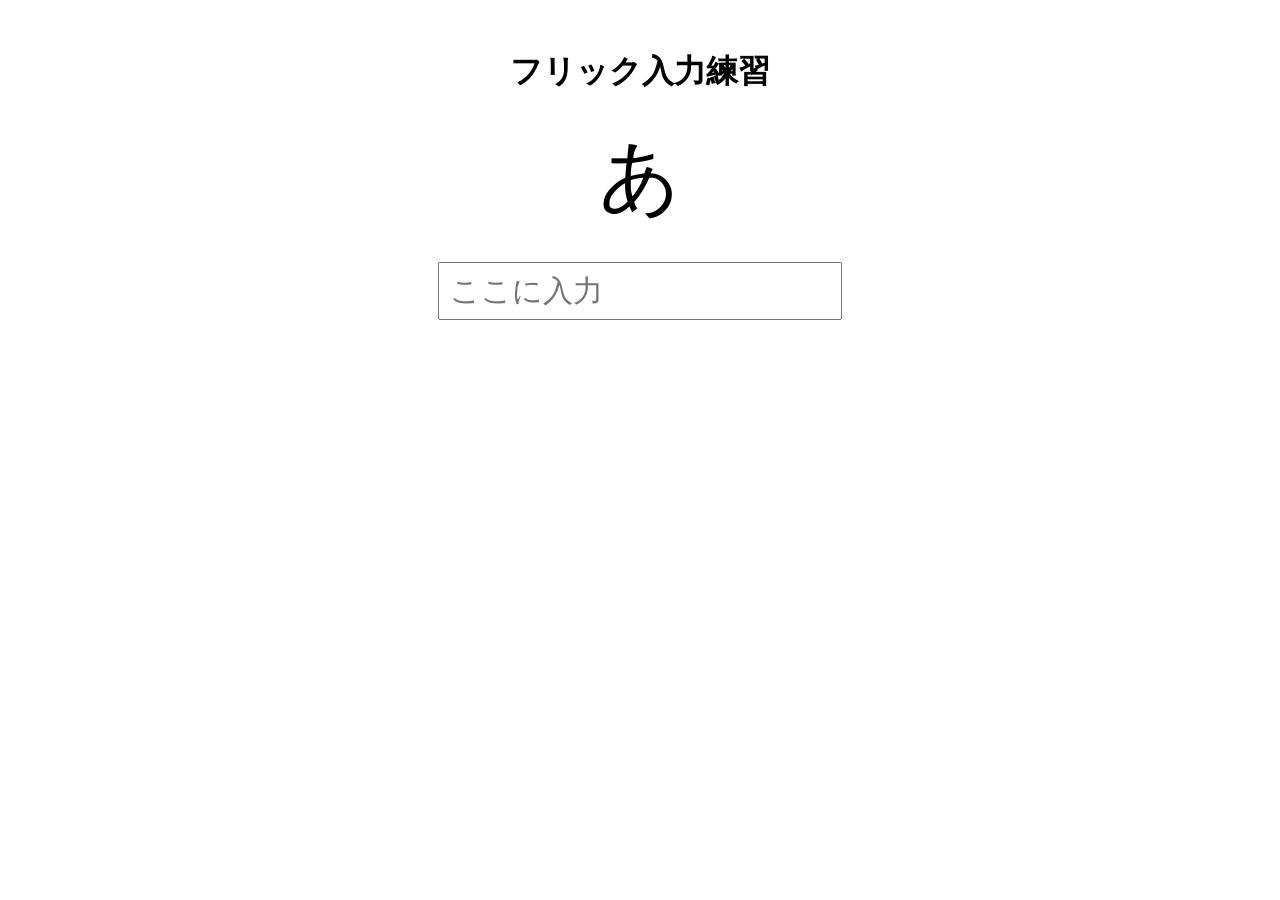
==== Smartphone.html @ d7eb2eb2 "first commit" ====
<!DOCTYPE html>
<html lang="ja">
<head>
    <meta charset="UTF-8">
    <meta name="viewport" content="width=device-width, initial-scale=1.0">
    <title>フリック練習</title>
    <link rel="stylesheet" href="Smartphone.css">
</head>
<body>

<h1>フリック入力練習</h1>

<div id="question">あ</div>

<input type="text" id="answer" placeholder="ここに入力">

<div id="result"></div>

<script src="Smartphone.js"></script>
</body>
</html>

<!-- settings.jsonユーザー基本設定に色々入れた -->
---- Smartphone.css ----
body{
    text-align:center;
    font-family:sans-serif;
    margin-top:50px;
}

#question{
    font-size:80px;
    margin:30px;
}

#answer{
    font-size:30px;
    padding:10px;
}
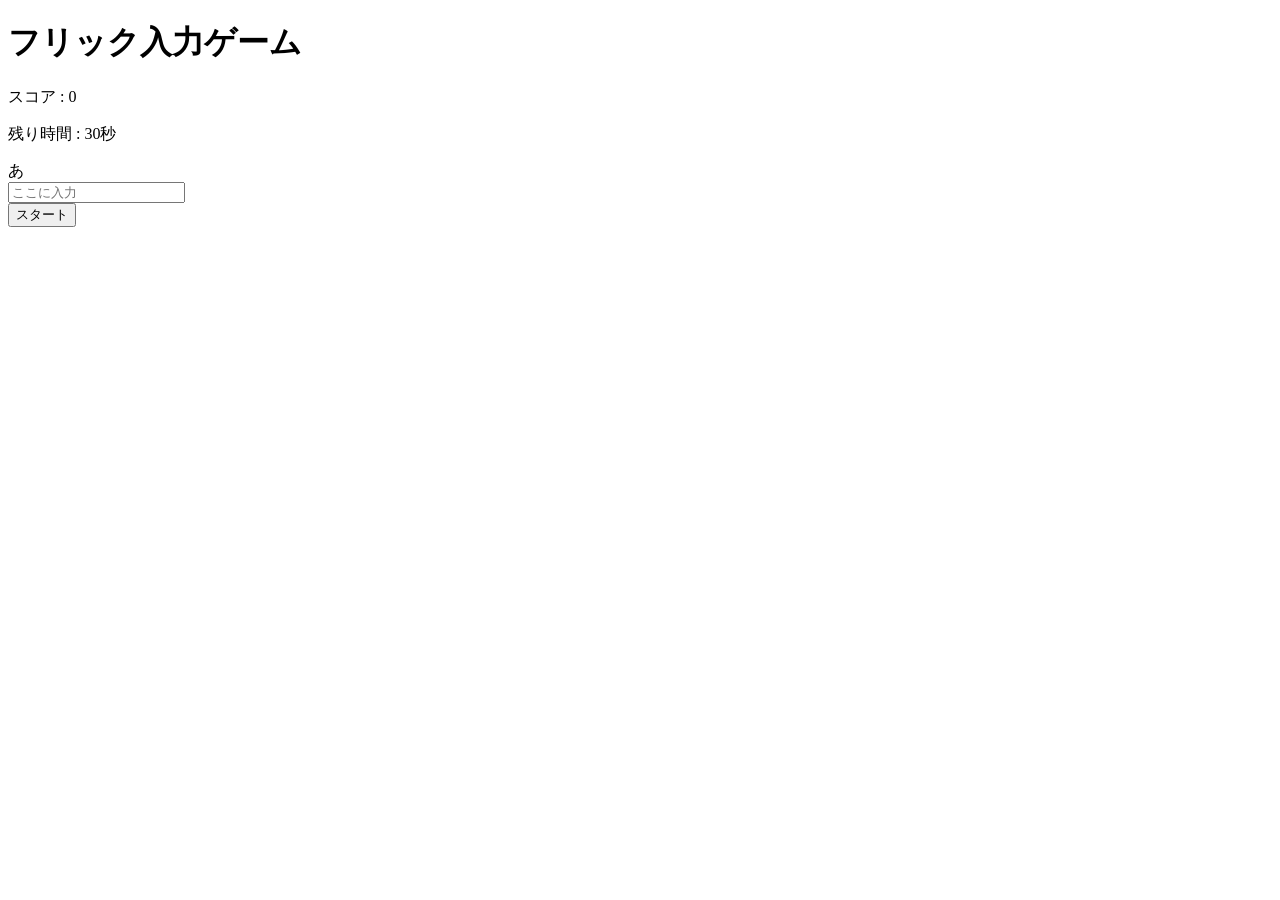
==== commit b8e4e5b1: "fix pages" ====
--- a/Smartphone.html
+++ b/Smartphone.html
@@ -2,21 +2,46 @@
 <html lang="ja">
 <head>
     <meta charset="UTF-8">
+
+    <!-- スマホ表示を最適化 -->
     <meta name="viewport" content="width=device-width, initial-scale=1.0">
-    <title>フリック練習</title>
-    <link rel="stylesheet" href="Smartphone.css">
+
+    <title>フリック入力ゲーム</title>
+
+    <!-- CSSファイルを読み込む -->
+    <link rel="stylesheet" href="style.css">
 </head>
 <body>
 
-<h1>フリック入力練習</h1>
+    <!-- タイトル -->
+    <h1>フリック入力ゲーム</h1>
 
-<div id="question">あ</div>
+    <!-- ゲーム全体 -->
+    <div class="game">
 
-<input type="text" id="answer" placeholder="ここに入力">
+        <!-- スコア表示 -->
+        <div class="info">
+            <p>スコア : <span id="score">0</span></p>
+            <p>残り時間 : <span id="time">30</span>秒</p>
+        </div>
 
-<div id="result"></div>
+        <!-- 問題表示 -->
+        <div id="question">あ</div>
 
-<script src="Smartphone.js"></script>
+        <!-- 入力欄 -->
+        <input type="text" id="answer" placeholder="ここに入力">
+
+        <!-- 結果表示 -->
+        <div id="result"></div>
+
+        <!-- スタートボタン -->
+        <button id="startBtn">スタート</button>
+
+    </div>
+
+    <!-- JavaScript読み込み -->
+    <script src="script.js"></script>
+
 </body>
 </html>
 
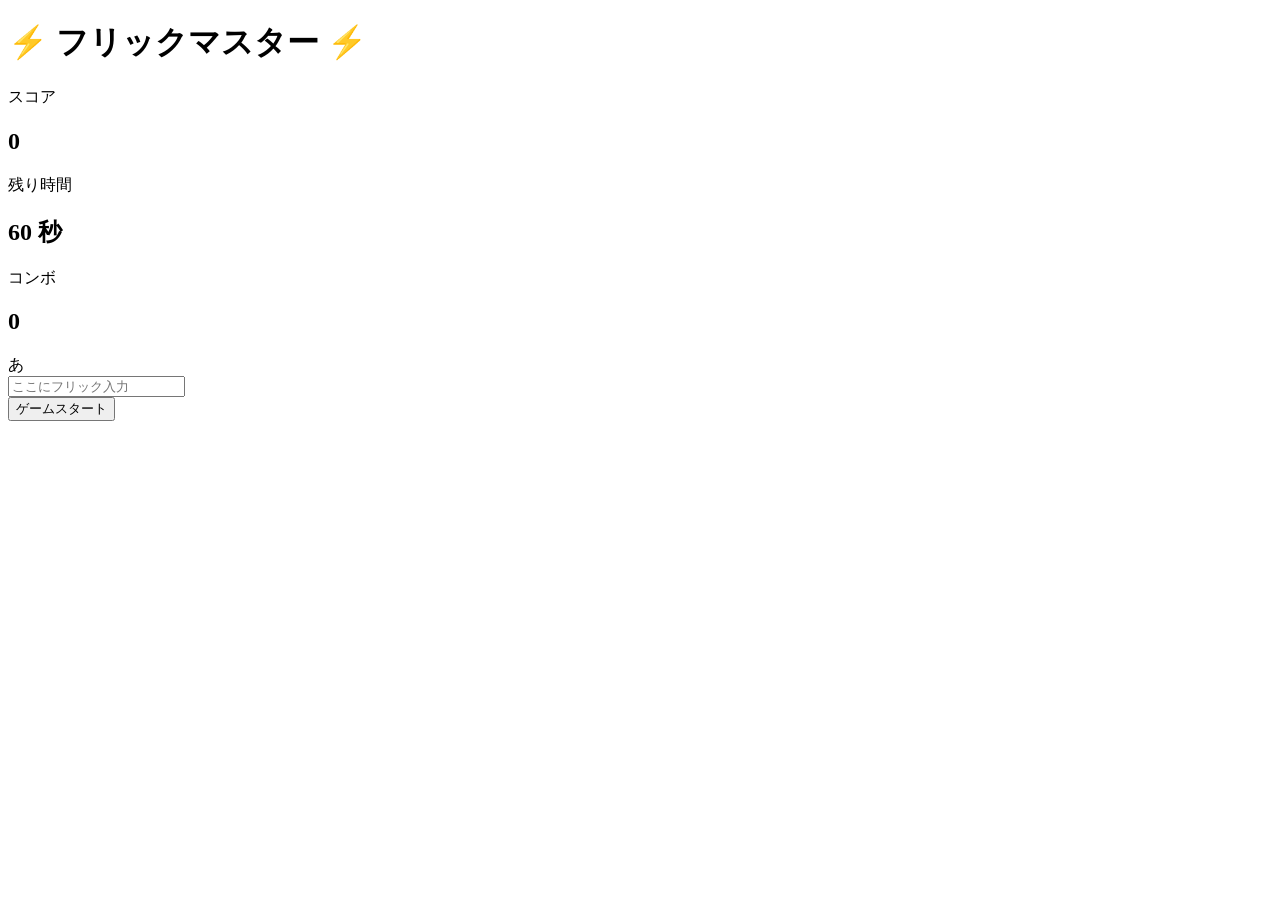
==== commit cd94c316: "fix pages" ====
--- a/Smartphone.html
+++ b/Smartphone.html
@@ -3,46 +3,73 @@
 <head>
     <meta charset="UTF-8">
 
-    <!-- スマホ表示を最適化 -->
+    <!-- スマホ画面に最適化 -->
     <meta name="viewport" content="width=device-width, initial-scale=1.0">
 
-    <title>フリック入力ゲーム</title>
+    <title>フリックマスター</title>
 
-    <!-- CSSファイルを読み込む -->
+    <!-- CSS読み込み -->
     <link rel="stylesheet" href="style.css">
 </head>
 <body>
 
-    <!-- タイトル -->
-    <h1>フリック入力ゲーム</h1>
+    <!-- 背景装飾 -->
+    <div class="background-circle"></div>
+    <div class="background-circle2"></div>
 
-    <!-- ゲーム全体 -->
+    <!-- ゲーム本体 -->
     <div class="game">
 
-        <!-- スコア表示 -->
-        <div class="info">
-            <p>スコア : <span id="score">0</span></p>
-            <p>残り時間 : <span id="time">30</span>秒</p>
+        <!-- タイトル -->
+        <h1>⚡ フリックマスター ⚡</h1>
+
+        <!-- ステータス -->
+        <div class="status">
+
+            <!-- スコア -->
+            <div class="card">
+                <p>スコア</p>
+                <h2 id="score">0</h2>
+            </div>
+
+            <!-- 時間 -->
+            <div class="card">
+                <p>残り時間</p>
+                <h2><span id="time">60</span> 秒</h2>
+            </div>
+
+            <!-- コンボ -->
+            <div class="card">
+                <p>コンボ</p>
+                <h2 id="combo">0</h2>
+            </div>
+
         </div>
 
         <!-- 問題表示 -->
         <div id="question">あ</div>
 
         <!-- 入力欄 -->
-        <input type="text" id="answer" placeholder="ここに入力">
+        <input
+            type="text"
+            id="answer"
+            placeholder="ここにフリック入力"
+            autocomplete="off"
+        >
 
-        <!-- 結果表示 -->
+        <!-- 結果 -->
         <div id="result"></div>
 
-        <!-- スタートボタン -->
-        <button id="startBtn">スタート</button>
+        <!-- ボタン -->
+        <button id="startBtn">ゲームスタート</button>
+
+        <!-- ランク表示 -->
+        <div id="rank"></div>
 
     </div>
 
-    <!-- JavaScript読み込み -->
+    <!-- JavaScript -->
     <script src="script.js"></script>
 
 </body>
-</html>
-
-<!-- settings.jsonユーザー基本設定に色々入れた -->+</html>
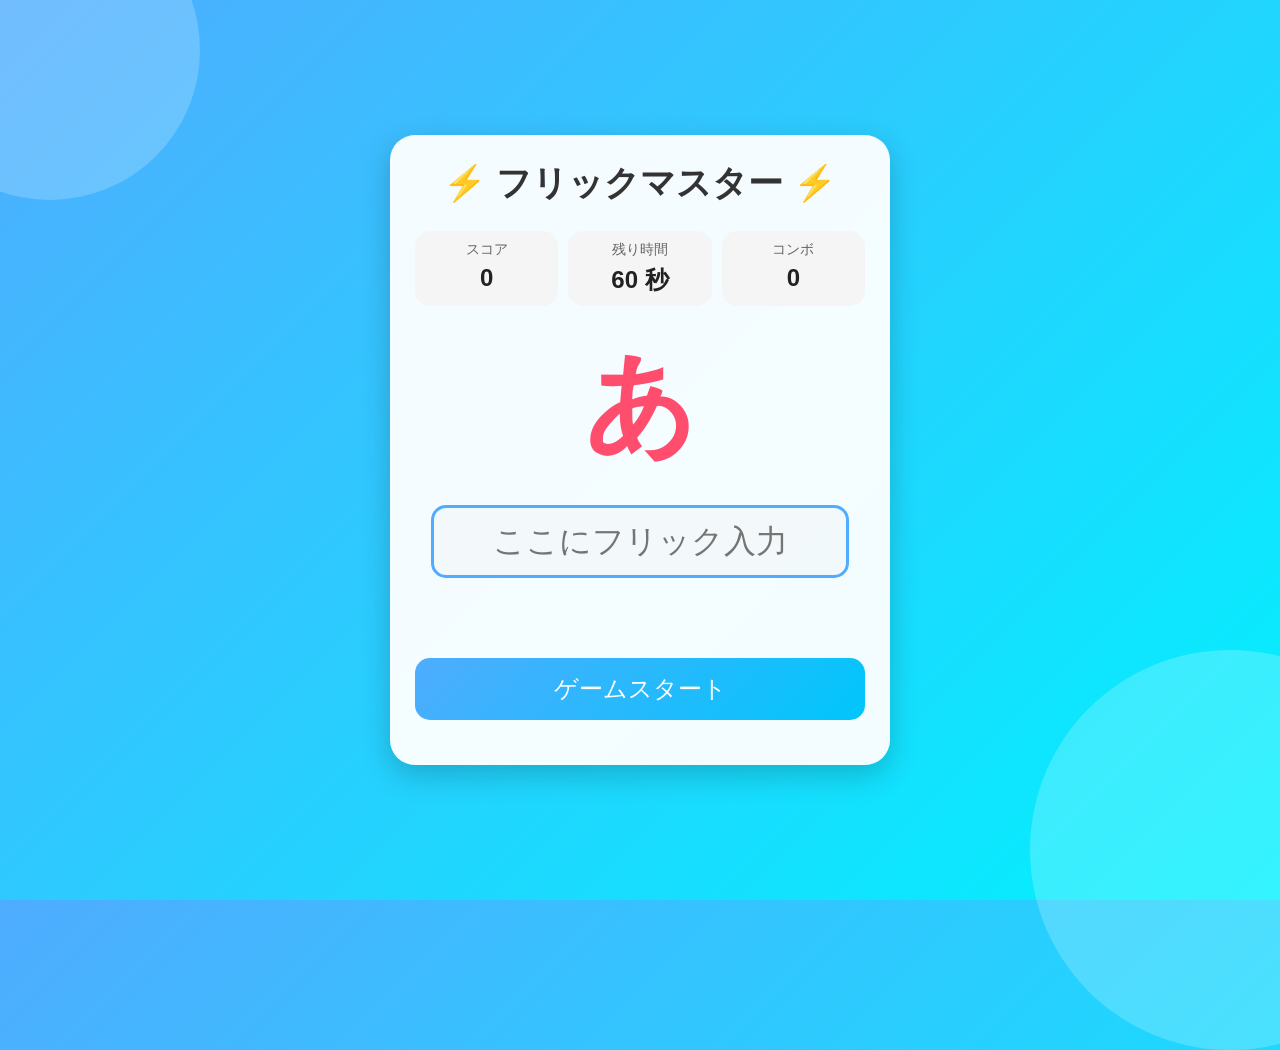
==== commit dd17699a: "fix pages" ====
--- a/Smartphone.html
+++ b/Smartphone.html
@@ -9,7 +9,7 @@
     <title>フリックマスター</title>
 
     <!-- CSS読み込み -->
-    <link rel="stylesheet" href="style.css">
+    <link rel="stylesheet" href="Smartphone.css">
 </head>
 <body>
 
@@ -69,7 +69,7 @@
     </div>
 
     <!-- JavaScript -->
-    <script src="script.js"></script>
+    <script src="Smartphone.js"></script>
 
 </body>
 </html>
--- a/Smartphone.css
+++ b/Smartphone.css
@@ -0,0 +1,248 @@
+/* 画面全体 */
+body{
+
+    /* 中央配置 */
+    display:flex;
+    justify-content:center;
+    align-items:center;
+
+    /* 高さ */
+    min-height:100vh;
+
+    /* 余白削除 */
+    margin:0;
+
+    /* フォント */
+    font-family:sans-serif;
+
+    /* 背景グラデーション */
+    background:linear-gradient(135deg,#4facfe,#00f2fe);
+
+    /* はみ出し防止 */
+    overflow:hidden;
+}
+
+
+/* 背景の丸 */
+.background-circle,
+.background-circle2{
+
+    position:absolute;
+    border-radius:50%;
+    opacity:0.2;
+}
+
+
+/* 左上 */
+.background-circle{
+    width:300px;
+    height:300px;
+    background:white;
+    top:-100px;
+    left:-100px;
+}
+
+
+/* 右下 */
+.background-circle2{
+    width:400px;
+    height:400px;
+    background:white;
+    bottom:-150px;
+    right:-150px;
+}
+
+
+/* ゲーム本体 */
+.game{
+
+    position:relative;
+
+    width:90%;
+    max-width:450px;
+
+    background:rgba(255,255,255,0.95);
+
+    padding:25px;
+
+    border-radius:25px;
+
+    box-shadow:0 10px 30px rgba(0,0,0,0.2);
+
+    text-align:center;
+
+    z-index:1;
+}
+
+
+/* タイトル */
+h1{
+
+    margin-top:0;
+
+    color:#333;
+
+    font-size:35px;
+}
+
+
+/* ステータス */
+.status{
+
+    display:flex;
+
+    justify-content:space-between;
+
+    gap:10px;
+
+    margin-bottom:20px;
+}
+
+
+/* カード */
+.card{
+
+    flex:1;
+
+    background:#f5f5f5;
+
+    border-radius:15px;
+
+    padding:10px;
+}
+
+
+/* カード文字 */
+.card p{
+
+    margin:0;
+
+    font-size:14px;
+
+    color:#666;
+}
+
+
+/* カード数字 */
+.card h2{
+
+    margin:5px 0 0;
+
+    color:#222;
+}
+
+
+/* 問題文字 */
+#question{
+
+    font-size:110px;
+
+    margin:25px 0;
+
+    color:#ff4d6d;
+
+    font-weight:bold;
+
+    transition:0.2s;
+}
+
+
+/* 入力欄 */
+#answer{
+
+    width:85%;
+
+    font-size:32px;
+
+    padding:15px;
+
+    border-radius:15px;
+
+    border:3px solid #4facfe;
+
+    outline:none;
+
+    text-align:center;
+}
+
+
+/* フォーカス時 */
+#answer:focus{
+
+    box-shadow:0 0 10px #4facfe;
+}
+
+
+/* 結果 */
+#result{
+
+    height:40px;
+
+    margin-top:20px;
+
+    font-size:28px;
+
+    font-weight:bold;
+}
+
+
+/* ボタン */
+button{
+
+    margin-top:20px;
+
+    width:100%;
+
+    padding:15px;
+
+    font-size:24px;
+
+    border:none;
+
+    border-radius:15px;
+
+    background:linear-gradient(135deg,#4facfe,#00c6fb);
+
+    color:white;
+
+    cursor:pointer;
+
+    transition:0.2s;
+}
+
+
+/* ボタン押下 */
+button:active{
+
+    transform:scale(0.97);
+}
+
+
+/* ランク */
+#rank{
+
+    margin-top:20px;
+
+    font-size:28px;
+
+    font-weight:bold;
+
+    color:#ff9800;
+}
+
+
+/* スマホ対応 */
+@media(max-width:500px){
+
+    #question{
+        font-size:80px;
+    }
+
+    #answer{
+        font-size:24px;
+    }
+
+    h1{
+        font-size:28px;
+    }
+}
